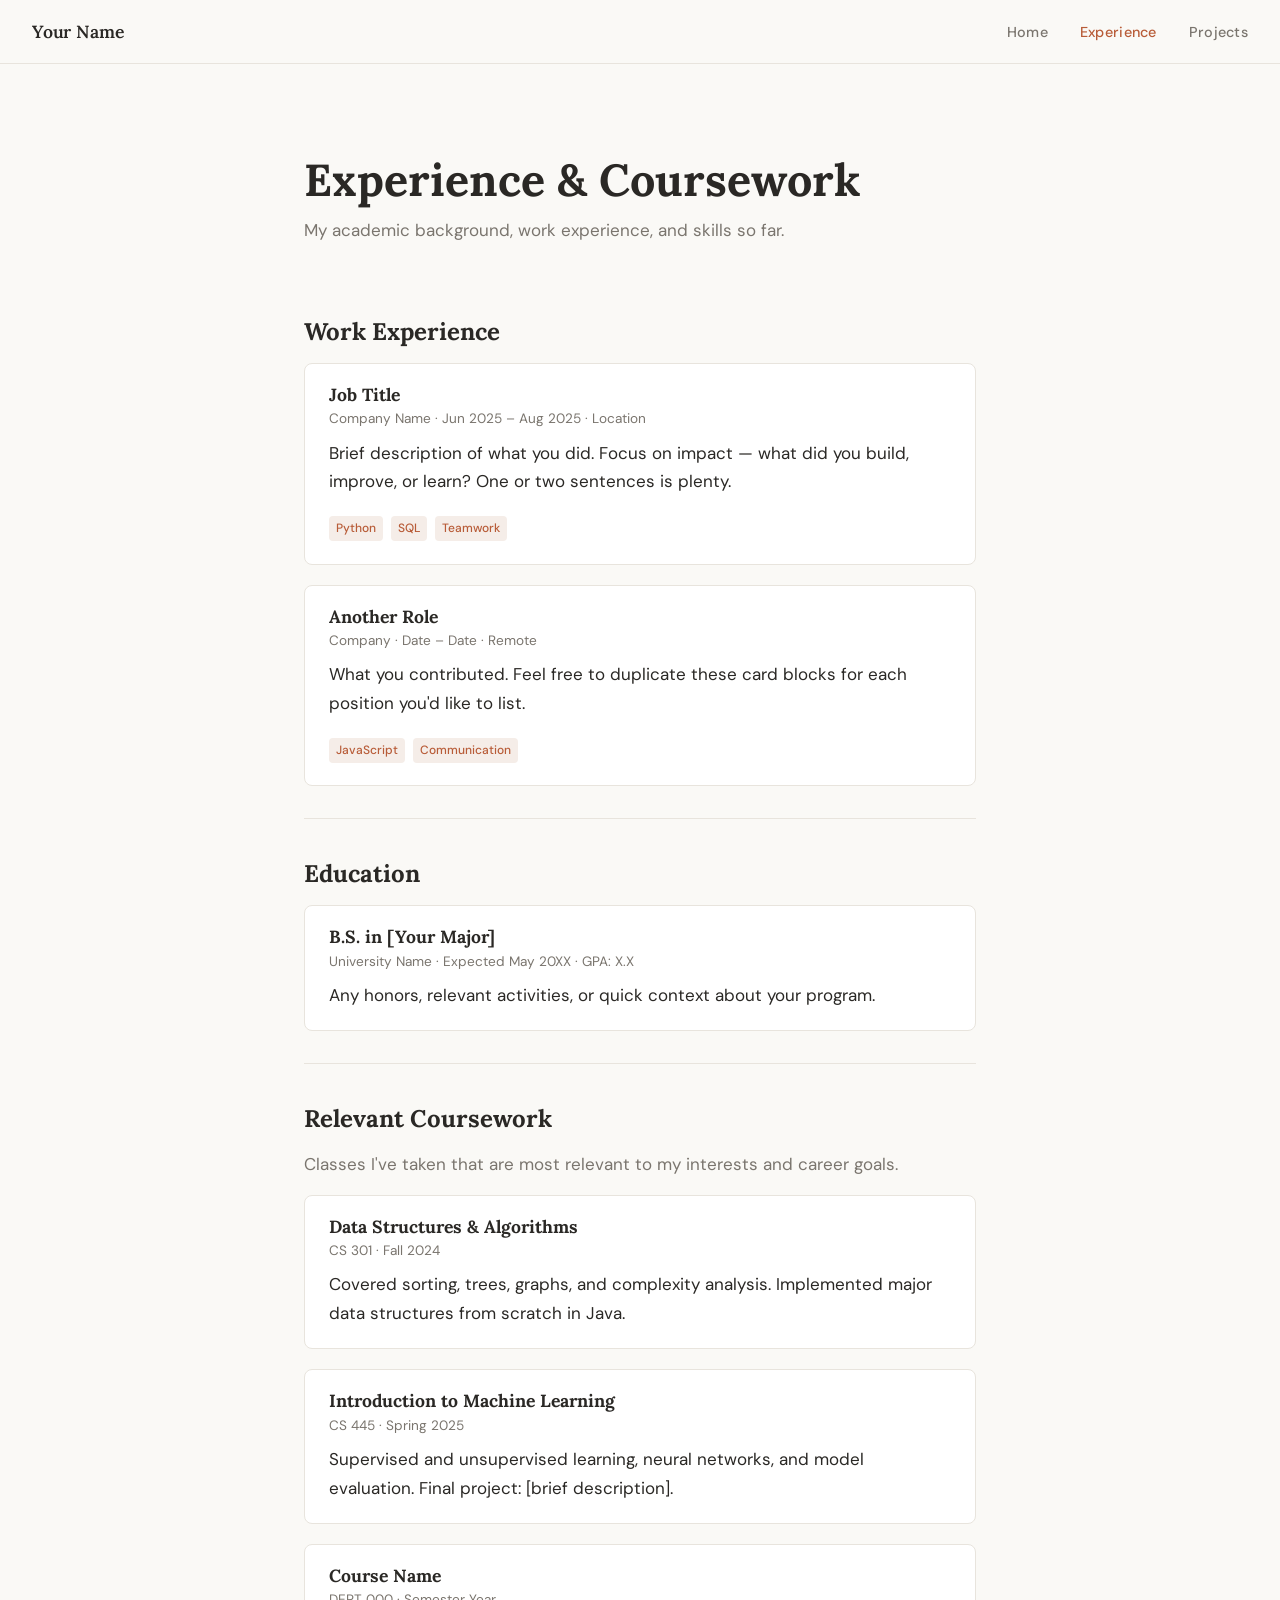
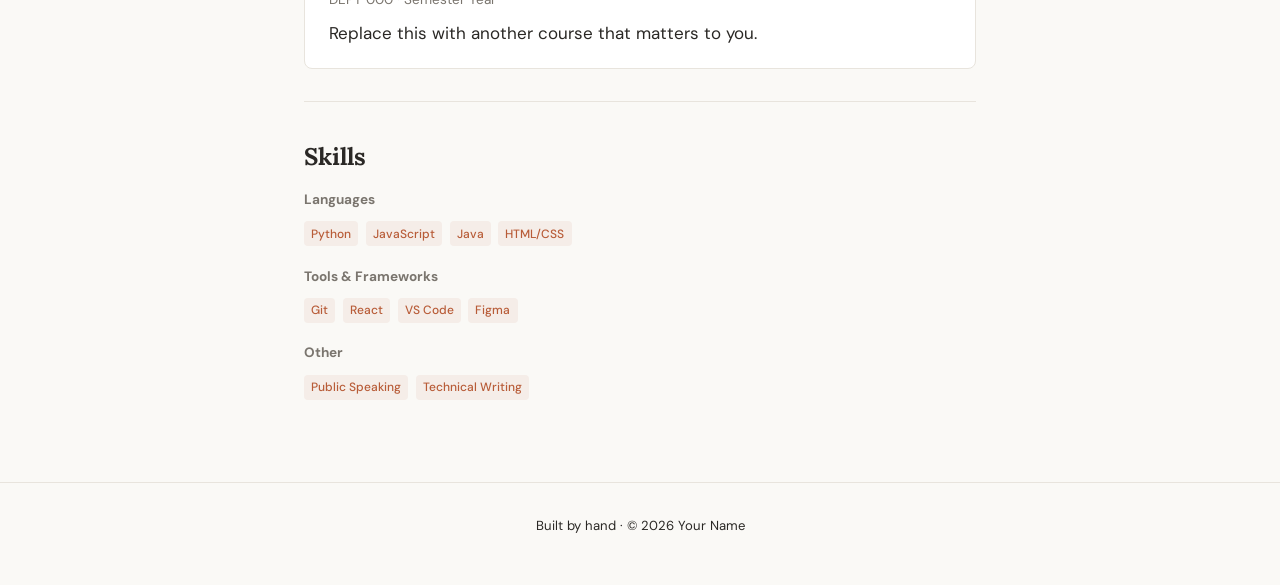
==== experience.html @ 0c320b4d "Add files via upload base site code from claude (needs to be edited)" ====
<!DOCTYPE html>
<html lang="en">
<head>
  <meta charset="UTF-8" />
  <meta name="viewport" content="width=device-width, initial-scale=1.0" />
  <title>Experience — Your Name</title>
  <link rel="stylesheet" href="style.css" />
</head>
<body>

  <!-- ===== Navigation ===== -->
  <nav>
    <a href="index.html" class="logo">Your Name</a>
    <ul>
      <li><a href="index.html">Home</a></li>
      <li><a href="experience.html" class="active">Experience</a></li>
      <li><a href="projects.html">Projects</a></li>
    </ul>
  </nav>

  <!-- ===== Main content ===== -->
  <main>

    <div class="page-header">
      <h1>Experience & Coursework</h1>
      <p>My academic background, work experience, and skills so far.</p>
    </div>

    <!-- Work / Internships -->
    <section>
      <h2>Work Experience</h2>

      <div class="card">
        <h3>Job Title</h3>
        <p class="meta">Company Name · Jun 2025 – Aug 2025 · Location</p>
        <p>
          Brief description of what you did. Focus on impact — what did you build,
          improve, or learn? One or two sentences is plenty.
        </p>
        <span class="tag">Python</span>
        <span class="tag">SQL</span>
        <span class="tag">Teamwork</span>
      </div>

      <div class="card">
        <h3>Another Role</h3>
        <p class="meta">Company · Date – Date · Remote</p>
        <p>
          What you contributed. Feel free to duplicate these card blocks for each
          position you'd like to list.
        </p>
        <span class="tag">JavaScript</span>
        <span class="tag">Communication</span>
      </div>
    </section>

    <hr />

    <!-- Education -->
    <section>
      <h2>Education</h2>

      <div class="card">
        <h3>B.S. in [Your Major]</h3>
        <p class="meta">University Name · Expected May 20XX · GPA: X.X</p>
        <p>
          Any honors, relevant activities, or quick context about your program.
        </p>
      </div>
    </section>

    <hr />

    <!-- Relevant Coursework -->
    <section>
      <h2>Relevant Coursework</h2>
      <p style="color: var(--muted); margin-bottom: 1rem;">
        Classes I've taken that are most relevant to my interests and career goals.
      </p>

      <div class="card">
        <h3>Data Structures & Algorithms</h3>
        <p class="meta">CS 301 · Fall 2024</p>
        <p>
          Covered sorting, trees, graphs, and complexity analysis. Implemented
          major data structures from scratch in Java.
        </p>
      </div>

      <div class="card">
        <h3>Introduction to Machine Learning</h3>
        <p class="meta">CS 445 · Spring 2025</p>
        <p>
          Supervised and unsupervised learning, neural networks, and model evaluation.
          Final project: [brief description].
        </p>
      </div>

      <div class="card">
        <h3>Course Name</h3>
        <p class="meta">DEPT 000 · Semester Year</p>
        <p>Replace this with another course that matters to you.</p>
      </div>
    </section>

    <hr />

    <!-- Skills -->
    <section>
      <h2>Skills</h2>
      <div style="margin-top: 0.5rem;">
        <strong style="font-size: 0.85rem; color: var(--muted); display:block; margin-bottom:0.4rem;">Languages</strong>
        <span class="tag">Python</span>
        <span class="tag">JavaScript</span>
        <span class="tag">Java</span>
        <span class="tag">HTML/CSS</span>
      </div>
      <div style="margin-top: 1rem;">
        <strong style="font-size: 0.85rem; color: var(--muted); display:block; margin-bottom:0.4rem;">Tools & Frameworks</strong>
        <span class="tag">Git</span>
        <span class="tag">React</span>
        <span class="tag">VS Code</span>
        <span class="tag">Figma</span>
      </div>
      <div style="margin-top: 1rem;">
        <strong style="font-size: 0.85rem; color: var(--muted); display:block; margin-bottom:0.4rem;">Other</strong>
        <span class="tag">Public Speaking</span>
        <span class="tag">Technical Writing</span>
      </div>
    </section>

  </main>

  <!-- ===== Footer ===== -->
  <footer>
    <p>Built by hand · © 2026 Your Name</p>
  </footer>

</body>
</html>
---- style.css ----
/* ===========================
   style.css — shared styles
   =========================== */

/* --- Google Font import --- */
@import url('https://fonts.googleapis.com/css2?family=Lora:ital,wght@0,400;0,600;1,400&family=DM+Sans:wght@300;400;500&display=swap');

/* --- CSS variables (change these to retheme the whole site) --- */
:root {
  --bg:        #faf9f6;
  --surface:   #ffffff;
  --border:    #e8e4dd;
  --text:      #2a2825;
  --muted:     #7a756e;
  --accent:    #b85c38;        /* warm terracotta */
  --accent-lt: #f5ede8;
  --radius:    8px;
  --max-w:     720px;
  --nav-h:     64px;
}

/* --- Reset & base --- */
*, *::before, *::after { box-sizing: border-box; margin: 0; padding: 0; }

body {
  font-family: 'DM Sans', sans-serif;
  font-weight: 400;
  font-size: 17px;
  line-height: 1.7;
  color: var(--text);
  background: var(--bg);
  min-height: 100vh;
}

/* --- Navigation --- */
nav {
  position: sticky;
  top: 0;
  z-index: 100;
  height: var(--nav-h);
  background: rgba(250, 249, 246, 0.92);
  backdrop-filter: blur(8px);
  border-bottom: 1px solid var(--border);
  display: flex;
  align-items: center;
  justify-content: space-between;
  padding: 0 2rem;
}

nav .logo {
  font-family: 'Lora', serif;
  font-size: 1.1rem;
  font-weight: 600;
  color: var(--text);
  text-decoration: none;
  letter-spacing: -0.01em;
}

nav ul {
  list-style: none;
  display: flex;
  gap: 2rem;
}

nav a {
  text-decoration: none;
  color: var(--muted);
  font-size: 0.9rem;
  font-weight: 500;
  letter-spacing: 0.02em;
  transition: color 0.2s;
}

nav a:hover,
nav a.active {
  color: var(--accent);
}

/* --- Page wrapper --- */
main {
  max-width: var(--max-w);
  margin: 0 auto;
  padding: 3rem 1.5rem 5rem;
}

/* --- Typography --- */
h1, h2, h3 {
  font-family: 'Lora', serif;
  line-height: 1.25;
  color: var(--text);
}

h1 { font-size: clamp(2rem, 5vw, 2.8rem); margin-bottom: 0.5rem; }
h2 { font-size: 1.5rem; margin-bottom: 1rem; margin-top: 2.5rem; }
h3 { font-size: 1.1rem; margin-bottom: 0.25rem; }

p  { margin-bottom: 1rem; color: var(--text); }

a  { color: var(--accent); }

/* --- Divider --- */
hr {
  border: none;
  border-top: 1px solid var(--border);
  margin: 2rem 0;
}

/* --- Tag / pill --- */
.tag {
  display: inline-block;
  background: var(--accent-lt);
  color: var(--accent);
  font-size: 0.75rem;
  font-weight: 500;
  padding: 0.2em 0.6em;
  border-radius: 4px;
  margin: 0.15rem 0.15rem 0.15rem 0;
}

/* --- Card --- */
.card {
  background: var(--surface);
  border: 1px solid var(--border);
  border-radius: var(--radius);
  padding: 1.25rem 1.5rem;
  margin-bottom: 1.25rem;
}

.card h3 { margin-bottom: 0.1rem; }
.card .meta { font-size: 0.85rem; color: var(--muted); margin-bottom: 0.5rem; }
.card p:last-child { margin-bottom: 0; }

/* --- Hero section (index.html) --- */
.hero {
  padding: 4rem 0 2rem;
}

.hero .subtitle {
  font-size: 1.1rem;
  color: var(--muted);
  margin-bottom: 1.5rem;
}

.hero .intro {
  font-size: 1.05rem;
  max-width: 580px;
}

.hero-links {
  display: flex;
  gap: 1rem;
  flex-wrap: wrap;
  margin-top: 2rem;
}

.btn {
  display: inline-block;
  padding: 0.55em 1.2em;
  border-radius: var(--radius);
  font-size: 0.9rem;
  font-weight: 500;
  text-decoration: none;
  transition: opacity 0.2s, transform 0.15s;
}
.btn:hover { opacity: 0.85; transform: translateY(-1px); }

.btn-primary {
  background: var(--accent);
  color: #fff;
}

.btn-ghost {
  border: 1px solid var(--border);
  color: var(--text);
  background: transparent;
}

/* --- Section intro text --- */
.page-header { padding: 2.5rem 0 1rem; }
.page-header p { color: var(--muted); }

/* --- Footer --- */
footer {
  text-align: center;
  padding: 2rem;
  font-size: 0.82rem;
  color: var(--muted);
  border-top: 1px solid var(--border);
}
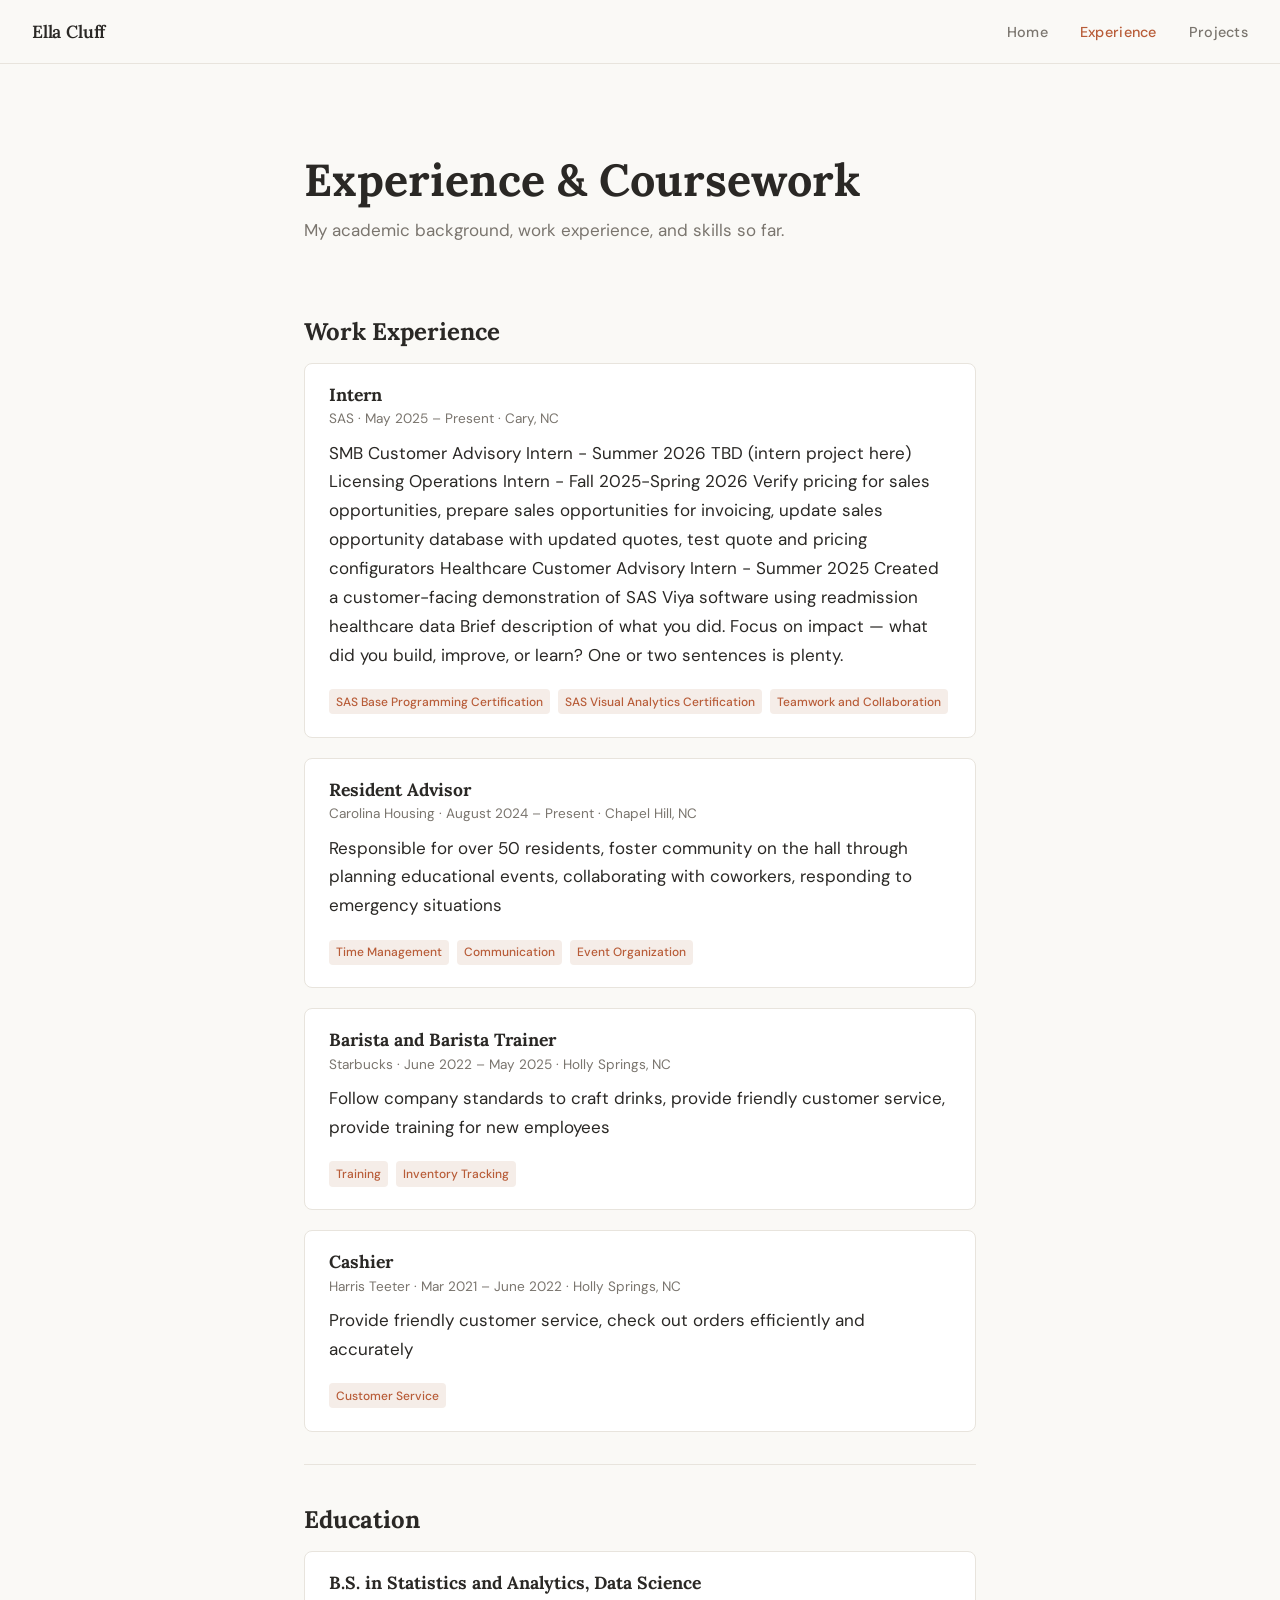
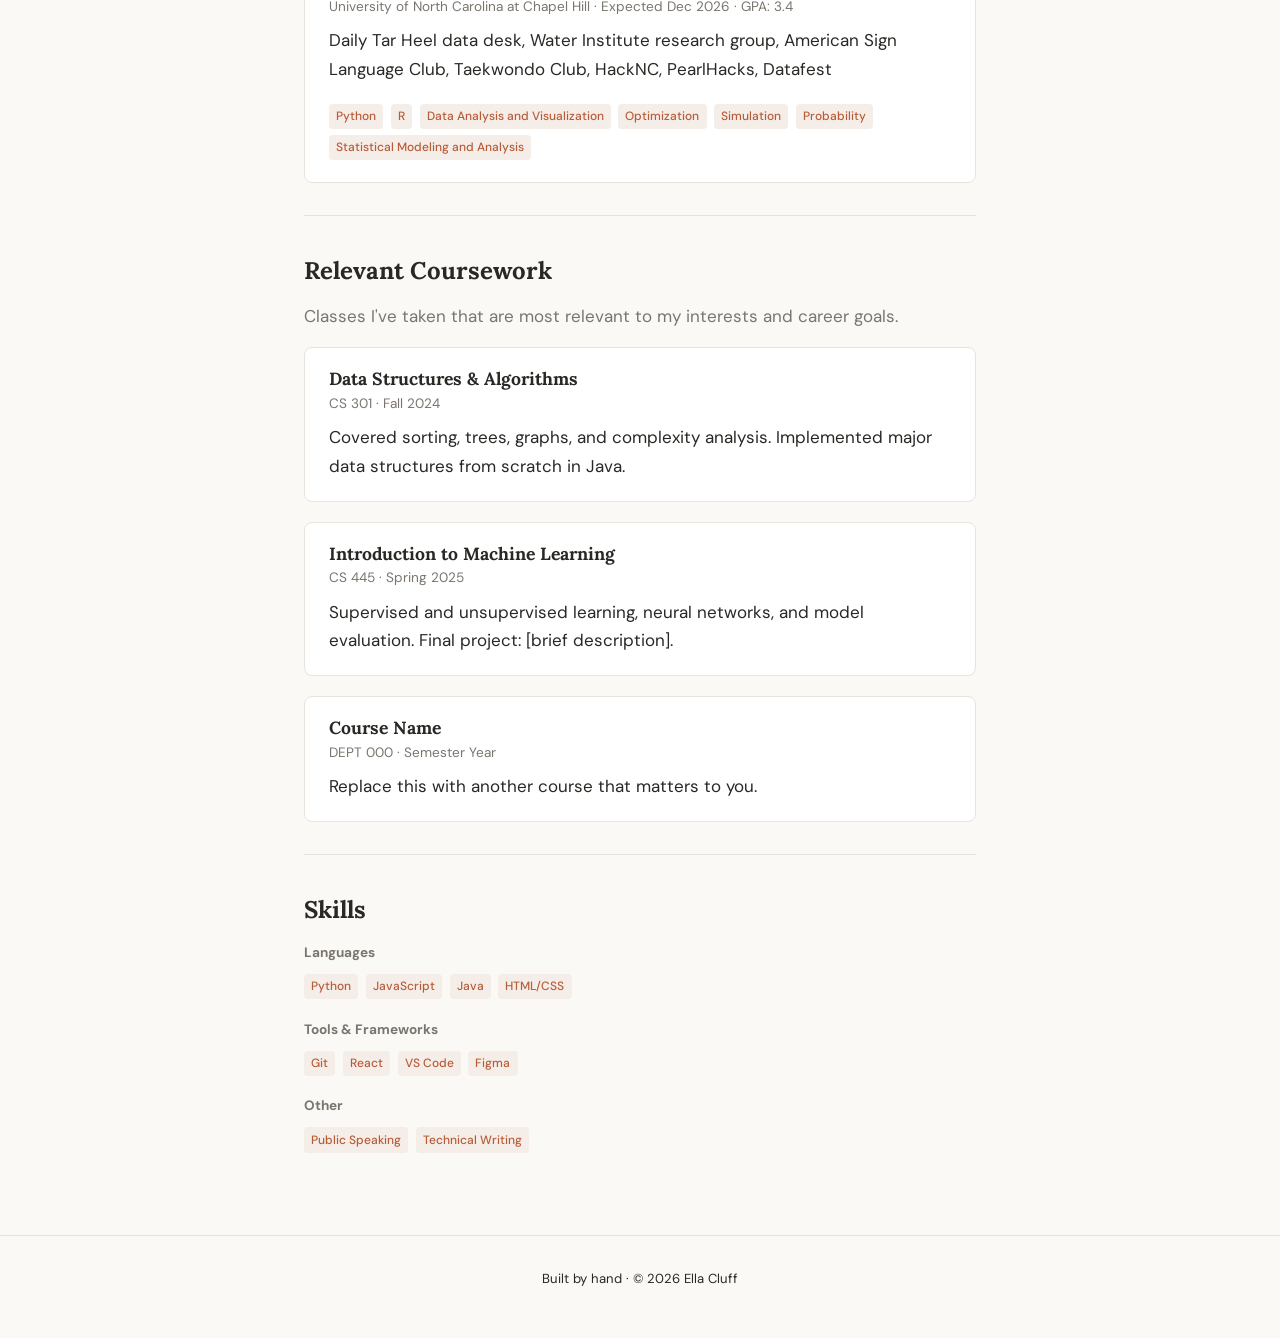
==== commit ddb0ff7c: "Update experience.html Updated the experience and education; need to fill in the skills and relevant" ====
--- a/experience.html
+++ b/experience.html
@@ -3,14 +3,14 @@
 <head>
   <meta charset="UTF-8" />
   <meta name="viewport" content="width=device-width, initial-scale=1.0" />
-  <title>Experience — Your Name</title>
+  <title>Experience — Ella Cluff</title>
   <link rel="stylesheet" href="style.css" />
 </head>
 <body>
 
   <!-- ===== Navigation ===== -->
   <nav>
-    <a href="index.html" class="logo">Your Name</a>
+    <a href="index.html" class="logo">Ella Cluff</a>
     <ul>
       <li><a href="index.html">Home</a></li>
       <li><a href="experience.html" class="active">Experience</a></li>
@@ -31,26 +31,51 @@
       <h2>Work Experience</h2>
 
       <div class="card">
-        <h3>Job Title</h3>
-        <p class="meta">Company Name · Jun 2025 – Aug 2025 · Location</p>
+        <h3>Intern</h3>
+        <p class="meta">SAS · May 2025 – Present · Cary, NC</p>
         <p>
+          SMB Customer Advisory Intern - Summer 2026
+            TBD (intern project here)
+          Licensing Operations Intern - Fall 2025-Spring 2026
+            Verify pricing for sales opportunities, prepare sales opportunities for invoicing, update sales opportunity database with updated quotes, test quote and pricing configurators
+          Healthcare Customer Advisory Intern - Summer 2025
+            Created a customer-facing demonstration of SAS Viya software using readmission healthcare data
           Brief description of what you did. Focus on impact — what did you build,
           improve, or learn? One or two sentences is plenty.
         </p>
-        <span class="tag">Python</span>
-        <span class="tag">SQL</span>
-        <span class="tag">Teamwork</span>
+        <span class="tag">SAS Base Programming Certification</span>
+        <span class="tag">SAS Visual Analytics Certification</span>
+        <span class="tag">Teamwork and Collaboration</span>
       </div>
 
       <div class="card">
-        <h3>Another Role</h3>
-        <p class="meta">Company · Date – Date · Remote</p>
+        <h3>Resident Advisor</h3>
+        <p class="meta">Carolina Housing · August 2024 – Present · Chapel Hill, NC</p>
         <p>
-          What you contributed. Feel free to duplicate these card blocks for each
-          position you'd like to list.
+          Responsible for over 50 residents, foster community on the hall through planning educational events, collaborating with coworkers, responding to emergency situations
         </p>
-        <span class="tag">JavaScript</span>
+        <span class="tag">Time Management</span>
         <span class="tag">Communication</span>
+        <span class="tag">Event Organization</span>
+      </div>
+
+      <div class="card">
+        <h3>Barista and Barista Trainer</h3>
+        <p class="meta">Starbucks · June 2022 – May 2025 · Holly Springs, NC</p>
+        <p>
+          Follow company standards to craft drinks, provide friendly customer service, provide training for new employees
+        </p>
+        <span class="tag">Training</span>
+        <span class="tag">Inventory Tracking</span>
+      </div>
+
+      <div class="card">
+        <h3>Cashier</h3>
+        <p class="meta">Harris Teeter · Mar 2021 – June 2022 · Holly Springs, NC</p>
+        <p>
+          Provide friendly customer service, check out orders efficiently and accurately
+        </p>
+        <span class="tag">Customer Service</span>
       </div>
     </section>
 
@@ -61,11 +86,18 @@
       <h2>Education</h2>
 
       <div class="card">
-        <h3>B.S. in [Your Major]</h3>
-        <p class="meta">University Name · Expected May 20XX · GPA: X.X</p>
+        <h3>B.S. in Statistics and Analytics, Data Science</h3>
+        <p class="meta">University of North Carolina at Chapel Hill · Expected Dec 2026 · GPA: 3.4</p>
         <p>
-          Any honors, relevant activities, or quick context about your program.
+          Daily Tar Heel data desk, Water Institute research group, American Sign Language Club, Taekwondo Club, HackNC, PearlHacks, Datafest
         </p>
+        <span class="tag">Python</span>
+        <span class="tag">R</span>
+        <span class="tag">Data Analysis and Visualization</span>
+        <span class="tag">Optimization</span>
+        <span class="tag">Simulation</span>
+        <span class="tag">Probability</span>
+        <span class="tag">Statistical Modeling and Analysis</span>
       </div>
     </section>
 
@@ -133,7 +165,7 @@
 
   <!-- ===== Footer ===== -->
   <footer>
-    <p>Built by hand · © 2026 Your Name</p>
+    <p>Built by hand · © 2026 Ella Cluff</p>
   </footer>
 
 </body>
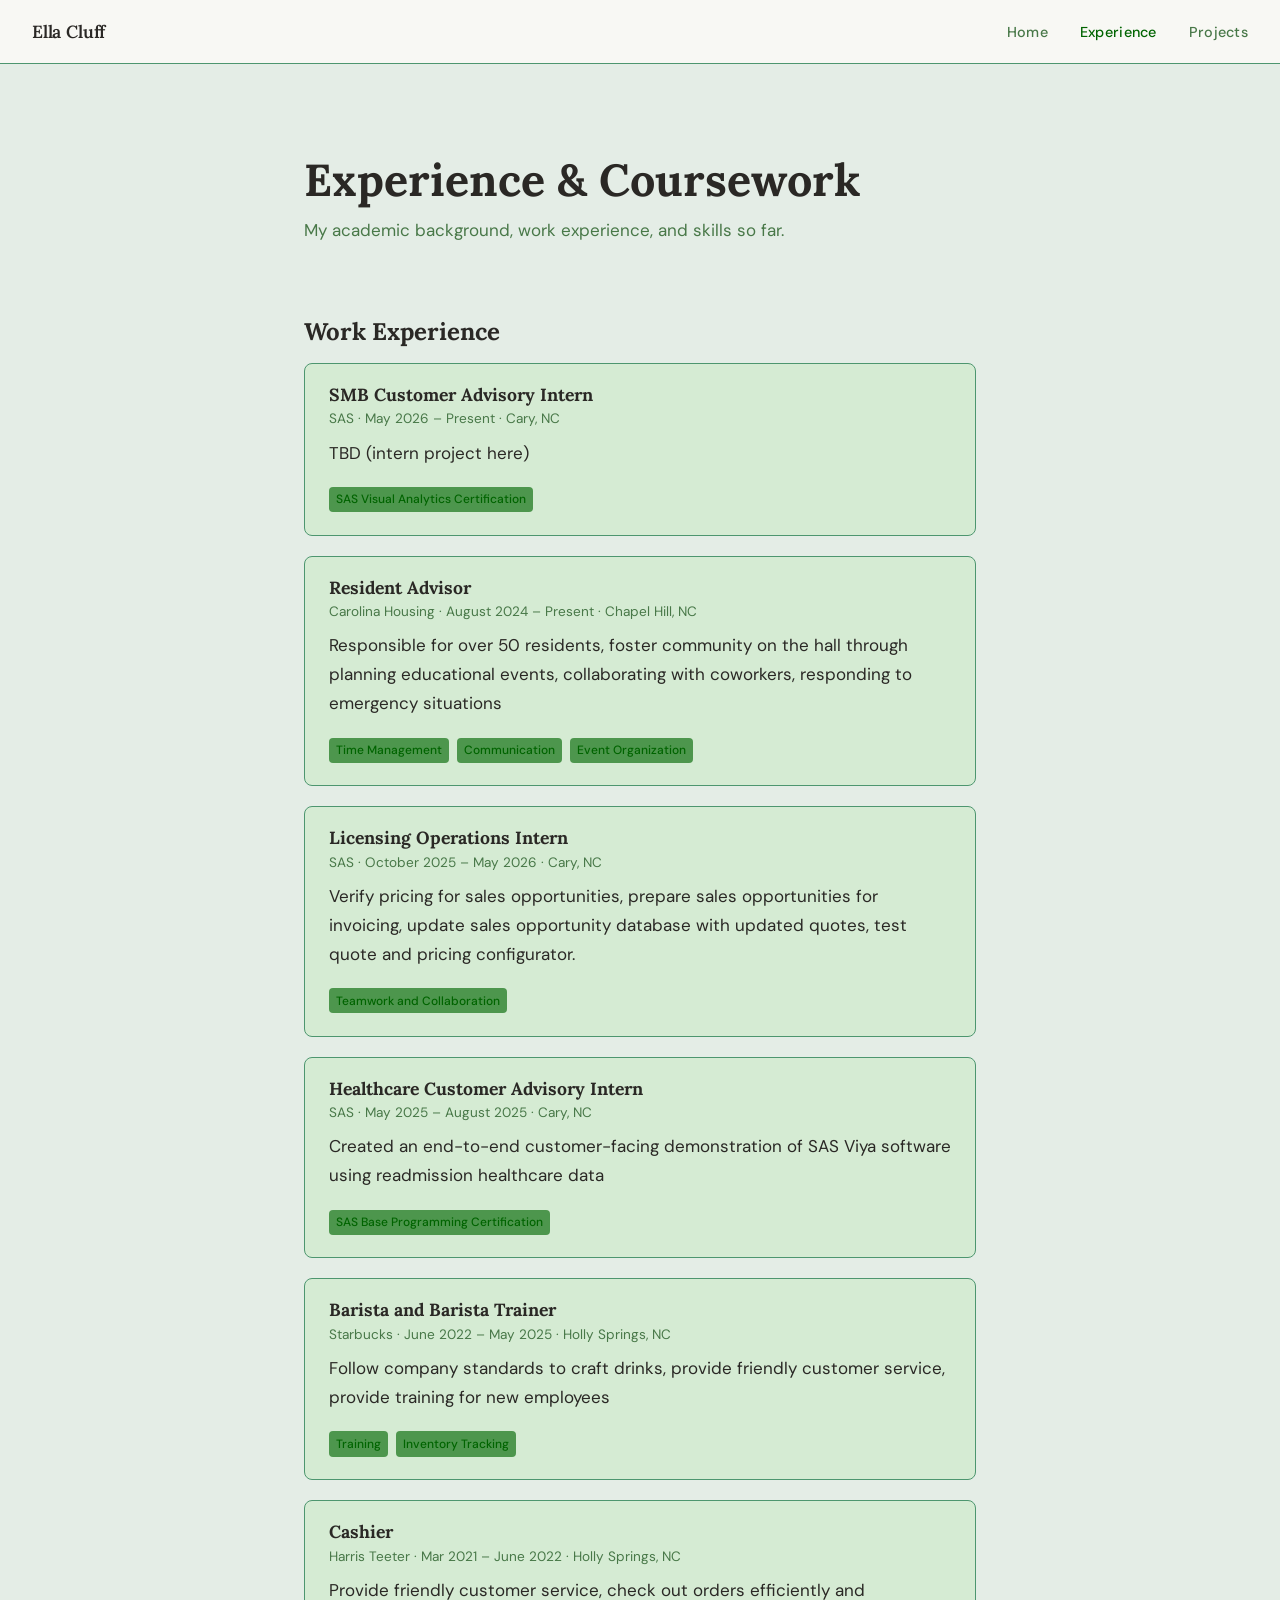
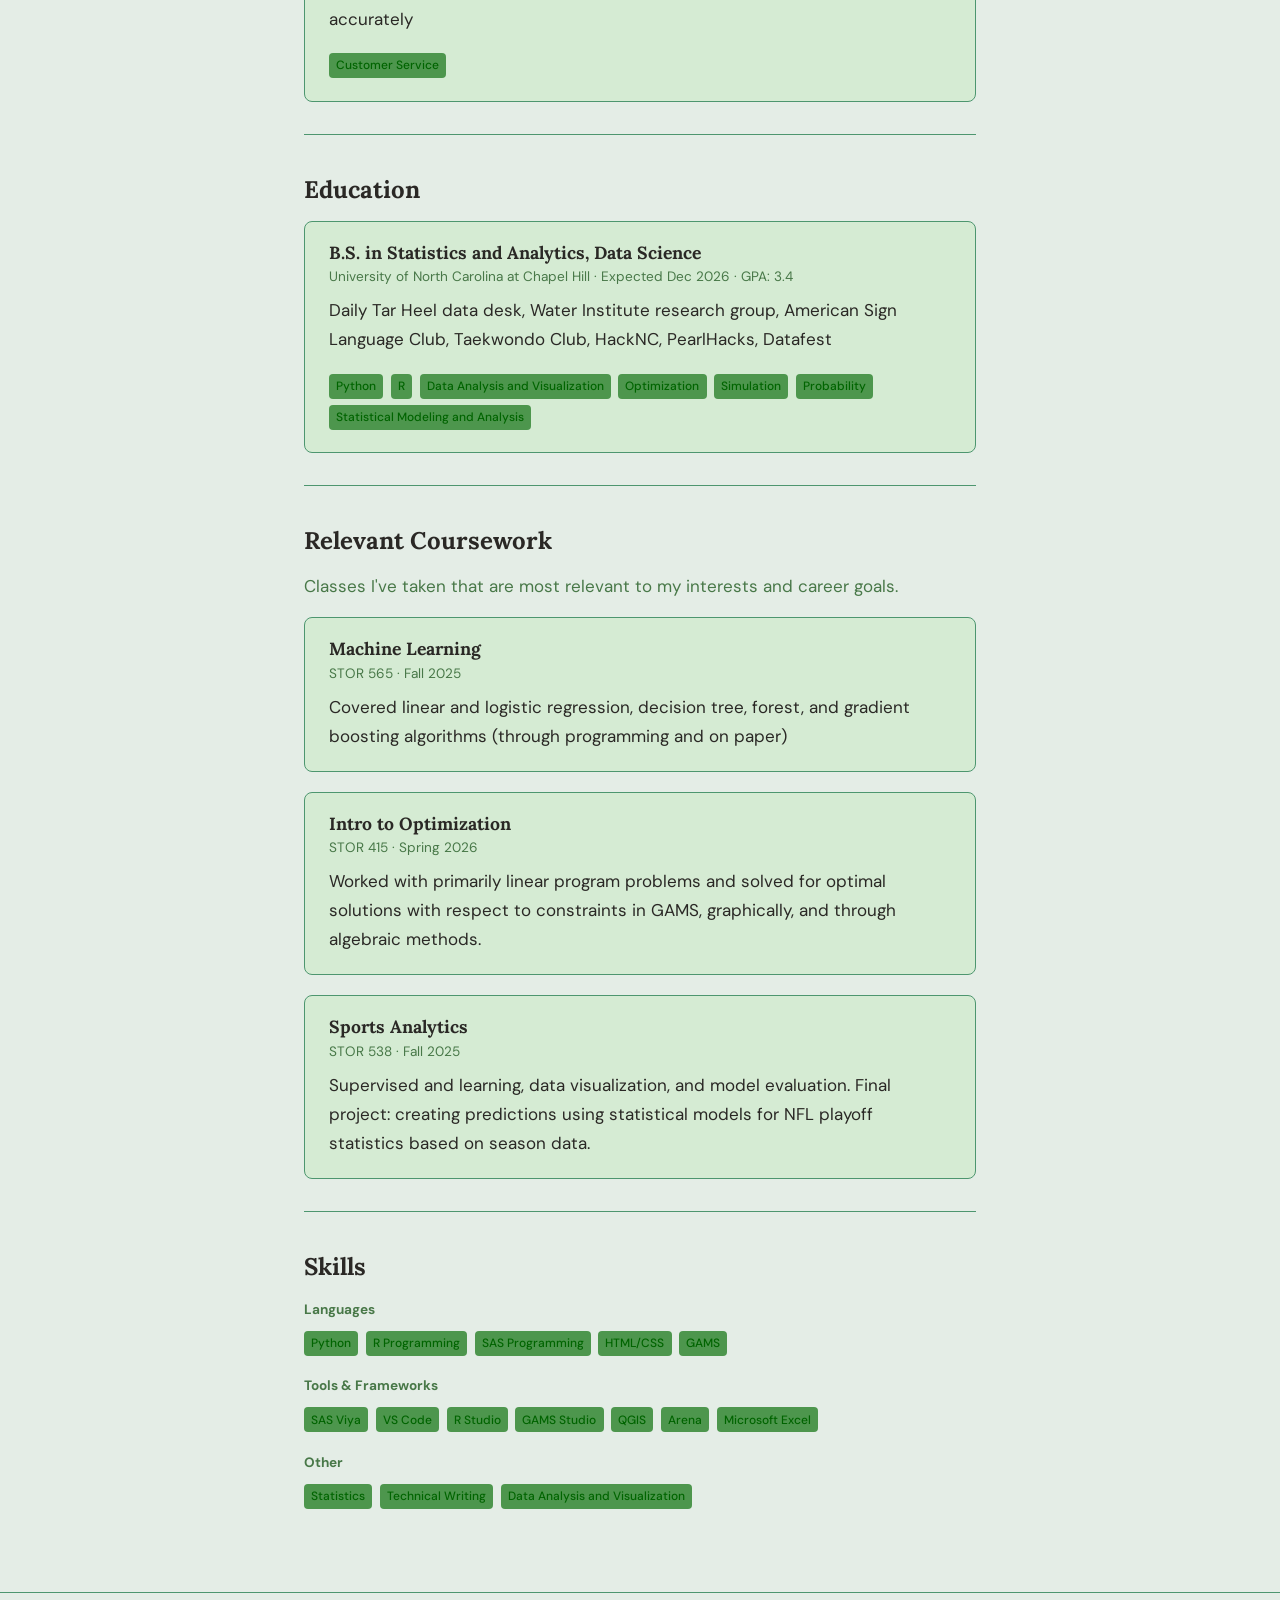
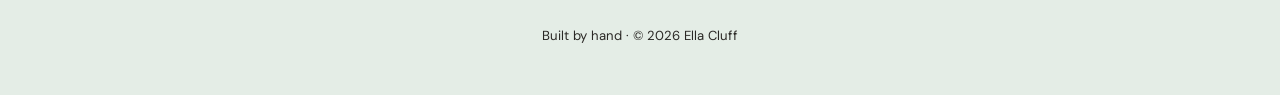
==== commit f3c90607: "Update experience.html" ====
--- a/experience.html
+++ b/experience.html
@@ -31,21 +31,12 @@
       <h2>Work Experience</h2>
 
       <div class="card">
-        <h3>Intern</h3>
-        <p class="meta">SAS · May 2025 – Present · Cary, NC</p>
+        <h3>SMB Customer Advisory Intern</h3>
+        <p class="meta">SAS · May 2026 – Present · Cary, NC</p>
         <p>
-          SMB Customer Advisory Intern - Summer 2026
             TBD (intern project here)
-          Licensing Operations Intern - Fall 2025-Spring 2026
-            Verify pricing for sales opportunities, prepare sales opportunities for invoicing, update sales opportunity database with updated quotes, test quote and pricing configurators
-          Healthcare Customer Advisory Intern - Summer 2025
-            Created a customer-facing demonstration of SAS Viya software using readmission healthcare data
-          Brief description of what you did. Focus on impact — what did you build,
-          improve, or learn? One or two sentences is plenty.
         </p>
-        <span class="tag">SAS Base Programming Certification</span>
         <span class="tag">SAS Visual Analytics Certification</span>
-        <span class="tag">Teamwork and Collaboration</span>
       </div>
 
       <div class="card">
@@ -57,6 +48,24 @@
         <span class="tag">Time Management</span>
         <span class="tag">Communication</span>
         <span class="tag">Event Organization</span>
+      </div>
+
+            <div class="card">
+        <h3>Licensing Operations Intern</h3>
+        <p class="meta">SAS · October 2025 – May 2026 · Cary, NC</p>
+        <p>
+            Verify pricing for sales opportunities, prepare sales opportunities for invoicing, update sales opportunity database with updated quotes, test quote and pricing configurator.
+        </p>
+        <span class="tag">Teamwork and Collaboration</span>
+      </div>
+
+            <div class="card">
+        <h3>Healthcare Customer Advisory Intern</h3>
+        <p class="meta">SAS · May 2025 – August 2025 · Cary, NC</p>
+        <p>
+            Created an end-to-end customer-facing demonstration of SAS Viya software using readmission healthcare data
+        </p>
+        <span class="tag">SAS Base Programming Certification</span>
       </div>
 
       <div class="card">
@@ -111,29 +120,30 @@
       </p>
 
       <div class="card">
-        <h3>Data Structures & Algorithms</h3>
-        <p class="meta">CS 301 · Fall 2024</p>
+        <h3>Machine Learning</h3>
+        <p class="meta">STOR 565 · Fall 2025</p>
         <p>
-          Covered sorting, trees, graphs, and complexity analysis. Implemented
-          major data structures from scratch in Java.
+          Covered linear and logistic regression, decision tree, forest, and gradient boosting algorithms (through programming and on paper)
         </p>
       </div>
 
       <div class="card">
-        <h3>Introduction to Machine Learning</h3>
-        <p class="meta">CS 445 · Spring 2025</p>
+        <h3>Intro to Optimization</h3>
+        <p class="meta">STOR 415 · Spring 2026</p>
         <p>
-          Supervised and unsupervised learning, neural networks, and model evaluation.
-          Final project: [brief description].
+          Worked with primarily linear program problems and solved for optimal solutions with respect to constraints in GAMS, graphically, and through algebraic methods.
         </p>
       </div>
 
       <div class="card">
-        <h3>Course Name</h3>
-        <p class="meta">DEPT 000 · Semester Year</p>
-        <p>Replace this with another course that matters to you.</p>
+        <h3>Sports Analytics</h3>
+        <p class="meta">STOR 538 · Fall 2025</p>
+        <p>
+          Supervised and learning, data visualization, and model evaluation.
+          Final project: creating predictions using statistical models for NFL playoff statistics based on season data.
+        </p>
       </div>
-    </section>
+
 
     <hr />
 
@@ -143,21 +153,27 @@
       <div style="margin-top: 0.5rem;">
         <strong style="font-size: 0.85rem; color: var(--muted); display:block; margin-bottom:0.4rem;">Languages</strong>
         <span class="tag">Python</span>
-        <span class="tag">JavaScript</span>
-        <span class="tag">Java</span>
+        <span class="tag">R Programming</span>
+        <span class="tag">SAS Programming</span>
         <span class="tag">HTML/CSS</span>
+        <span class="tag">GAMS</span>
       </div>
       <div style="margin-top: 1rem;">
         <strong style="font-size: 0.85rem; color: var(--muted); display:block; margin-bottom:0.4rem;">Tools & Frameworks</strong>
-        <span class="tag">Git</span>
-        <span class="tag">React</span>
+        <span class="tag">SAS Viya</span>
         <span class="tag">VS Code</span>
-        <span class="tag">Figma</span>
+        <span class="tag">R Studio</span>
+        <span class="tag">GAMS Studio</span>
+        <span class="tag">QGIS</span>
+        <span class="tag">Arena</span>
+        
+        <span class="tag">Microsoft Excel</span>
       </div>
       <div style="margin-top: 1rem;">
         <strong style="font-size: 0.85rem; color: var(--muted); display:block; margin-bottom:0.4rem;">Other</strong>
-        <span class="tag">Public Speaking</span>
+        <span class="tag">Statistics</span>
         <span class="tag">Technical Writing</span>
+        <span class="tag">Data Analysis and Visualization</span>
       </div>
     </section>
 
--- a/style.css
+++ b/style.css
@@ -7,13 +7,13 @@
 
 /* --- CSS variables (change these to retheme the whole site) --- */
 :root {
-  --bg:        #faf9f6;
-  --surface:   #ffffff;
-  --border:    #e8e4dd;
+  --bg:        #e4ede6;
+  --surface:   #d5ebd3;
+  --border:    #4d966f;        /* light seafoam green */
   --text:      #2a2825;
-  --muted:     #7a756e;
-  --accent:    #b85c38;        /* warm terracotta */
-  --accent-lt: #f5ede8;
+  --muted:     #487848;
+  --accent:    #006400;        /* dark green */
+  --accent-lt: #4d964d;
   --radius:    8px;
   --max-w:     720px;
   --nav-h:     64px;
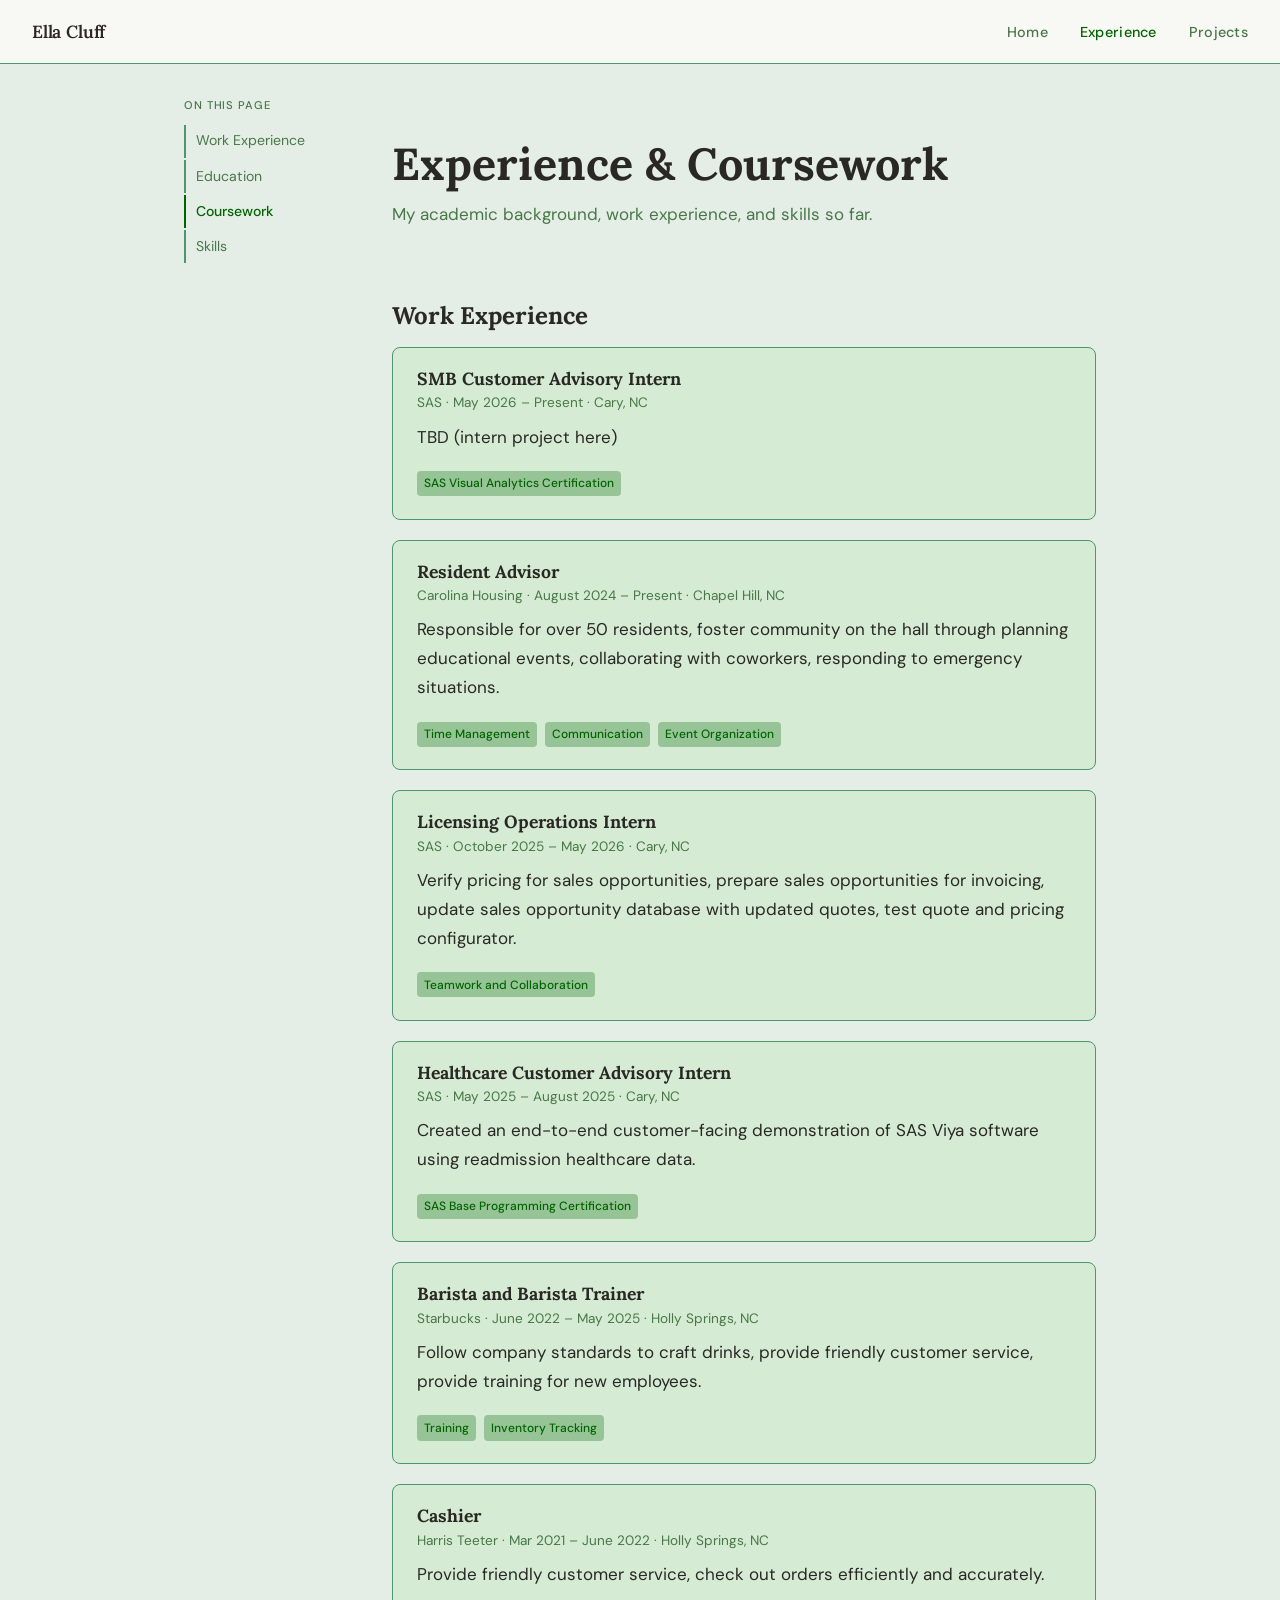
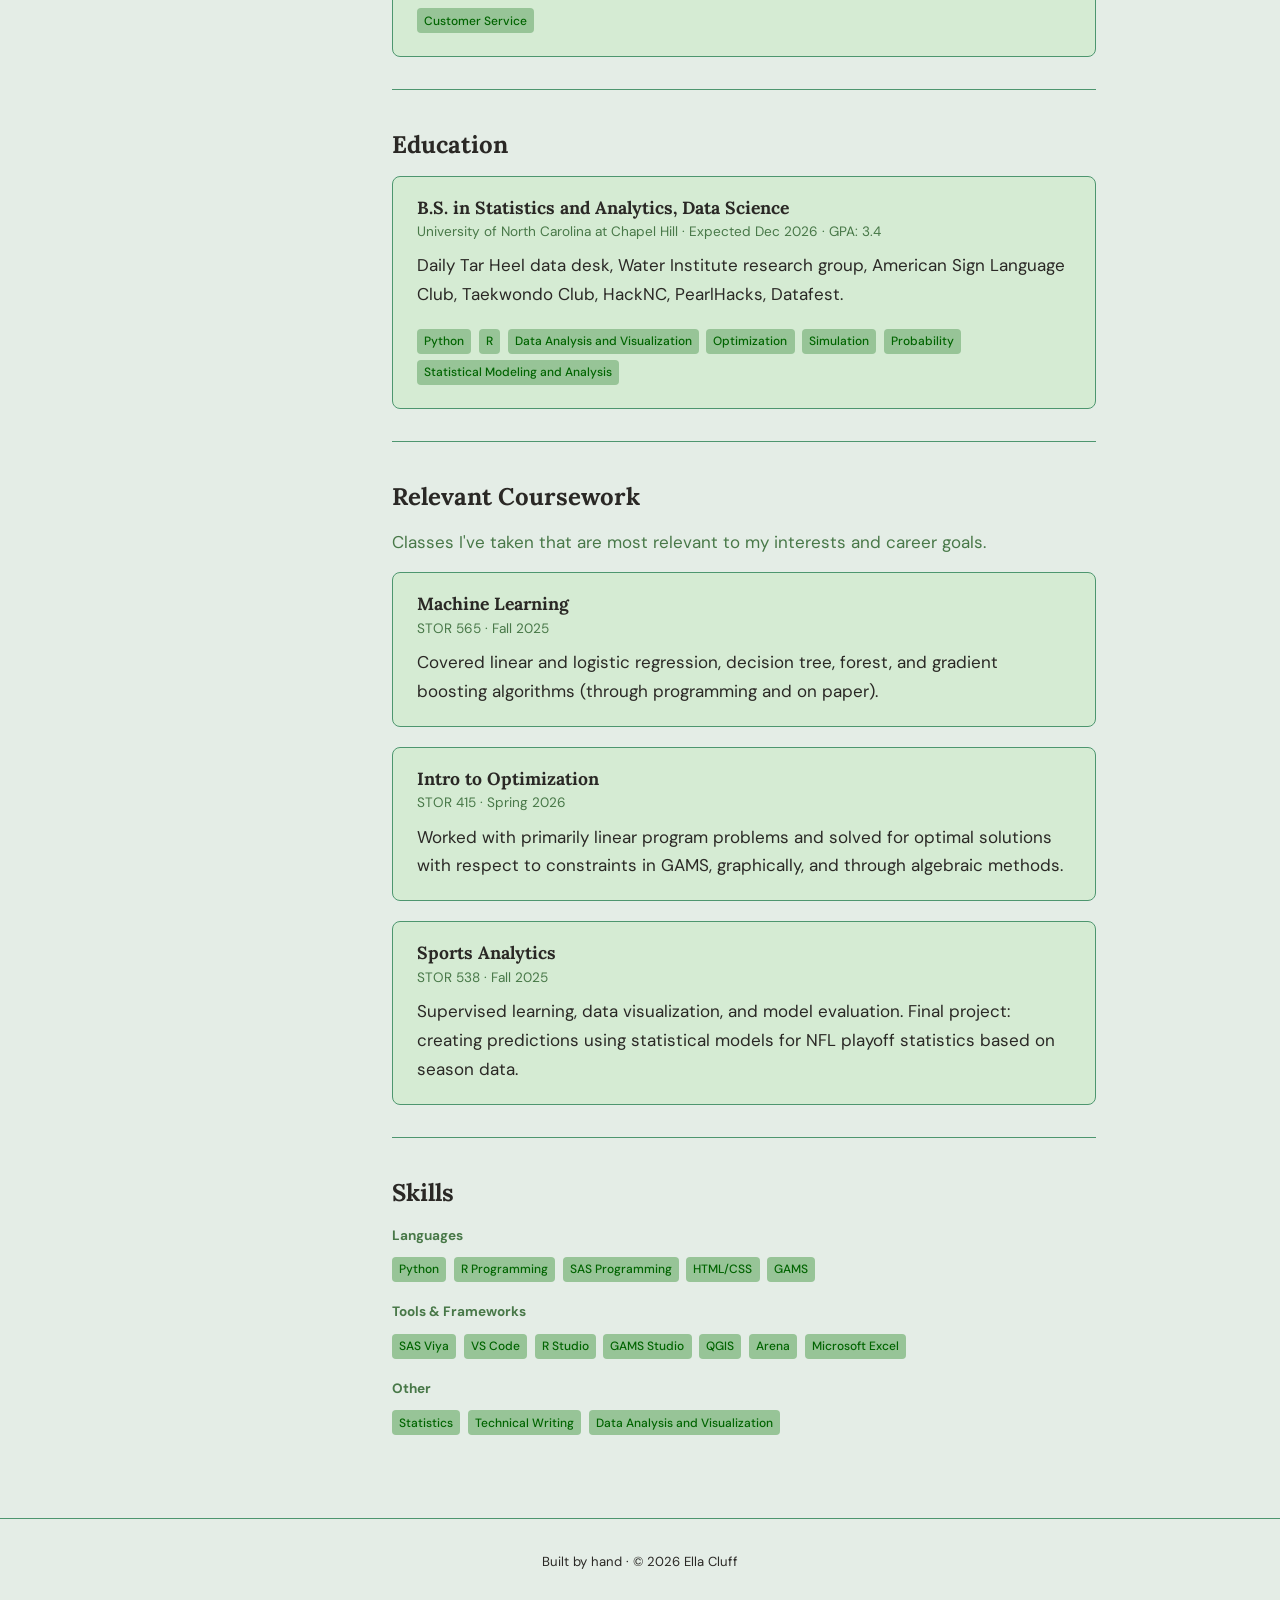
==== commit 32d73988: "Refactor experience.html for two-column layout" ====
--- a/experience.html
+++ b/experience.html
@@ -5,6 +5,54 @@
   <meta name="viewport" content="width=device-width, initial-scale=1.0" />
   <title>Experience — Ella Cluff</title>
   <link rel="stylesheet" href="style.css" />
+  <style>
+    .page-layout {
+      display: flex;
+      align-items: flex-start;
+      gap: 3rem;
+      max-width: 960px;
+      margin: 0 auto;
+      padding: 2rem 1.5rem 5rem;
+    }
+
+    .sidebar {
+      width: 160px;
+      flex-shrink: 0;
+      position: sticky;
+      top: calc(var(--nav-h) + 1.5rem);
+    }
+
+    .sidebar p {
+      font-size: 0.7rem;
+      font-weight: 500;
+      letter-spacing: 0.08em;
+      text-transform: uppercase;
+      color: var(--muted);
+      margin-bottom: 0.6rem;
+    }
+
+    .sidebar ul { list-style: none; display: flex; flex-direction: column; gap: 0.1rem; }
+
+    .sidebar a {
+      display: block;
+      font-size: 0.88rem;
+      color: var(--muted);
+      text-decoration: none;
+      padding: 0.3rem 0.6rem;
+      border-left: 2px solid var(--border);
+      transition: color 0.2s, border-color 0.2s;
+    }
+
+    .sidebar a:hover, .sidebar a.toc-active {
+      color: var(--accent);
+      border-left-color: var(--accent);
+      font-weight: 500;
+    }
+
+    .page-layout main { flex: 1; min-width: 0; padding: 0; max-width: none; margin: 0; }
+
+    .scroll-target { scroll-margin-top: calc(var(--nav-h) + 1.5rem); }
+  </style>
 </head>
 <body>
 
@@ -18,171 +66,180 @@
     </ul>
   </nav>
 
-  <!-- ===== Main content ===== -->
-  <main>
-
-    <div class="page-header">
-      <h1>Experience & Coursework</h1>
-      <p>My academic background, work experience, and skills so far.</p>
-    </div>
-
-    <!-- Work / Internships -->
-    <section>
-      <h2>Work Experience</h2>
-
-      <div class="card">
-        <h3>SMB Customer Advisory Intern</h3>
-        <p class="meta">SAS · May 2026 – Present · Cary, NC</p>
-        <p>
-            TBD (intern project here)
-        </p>
-        <span class="tag">SAS Visual Analytics Certification</span>
+  <!-- ===== Two-column layout ===== -->
+  <div class="page-layout">
+
+    <aside class="sidebar">
+      <p>On this page</p>
+      <ul>
+        <li><a href="#work">Work Experience</a></li>
+        <li><a href="#education">Education</a></li>
+        <li><a href="#coursework">Coursework</a></li>
+        <li><a href="#skills">Skills</a></li>
+      </ul>
+    </aside>
+
+    <main>
+
+      <div class="page-header">
+        <h1>Experience & Coursework</h1>
+        <p>My academic background, work experience, and skills so far.</p>
       </div>
 
-      <div class="card">
-        <h3>Resident Advisor</h3>
-        <p class="meta">Carolina Housing · August 2024 – Present · Chapel Hill, NC</p>
-        <p>
-          Responsible for over 50 residents, foster community on the hall through planning educational events, collaborating with coworkers, responding to emergency situations
-        </p>
-        <span class="tag">Time Management</span>
-        <span class="tag">Communication</span>
-        <span class="tag">Event Organization</span>
-      </div>
-
-            <div class="card">
-        <h3>Licensing Operations Intern</h3>
-        <p class="meta">SAS · October 2025 – May 2026 · Cary, NC</p>
-        <p>
-            Verify pricing for sales opportunities, prepare sales opportunities for invoicing, update sales opportunity database with updated quotes, test quote and pricing configurator.
-        </p>
-        <span class="tag">Teamwork and Collaboration</span>
-      </div>
-
-            <div class="card">
-        <h3>Healthcare Customer Advisory Intern</h3>
-        <p class="meta">SAS · May 2025 – August 2025 · Cary, NC</p>
-        <p>
-            Created an end-to-end customer-facing demonstration of SAS Viya software using readmission healthcare data
-        </p>
-        <span class="tag">SAS Base Programming Certification</span>
-      </div>
-
-      <div class="card">
-        <h3>Barista and Barista Trainer</h3>
-        <p class="meta">Starbucks · June 2022 – May 2025 · Holly Springs, NC</p>
-        <p>
-          Follow company standards to craft drinks, provide friendly customer service, provide training for new employees
-        </p>
-        <span class="tag">Training</span>
-        <span class="tag">Inventory Tracking</span>
-      </div>
-
-      <div class="card">
-        <h3>Cashier</h3>
-        <p class="meta">Harris Teeter · Mar 2021 – June 2022 · Holly Springs, NC</p>
-        <p>
-          Provide friendly customer service, check out orders efficiently and accurately
-        </p>
-        <span class="tag">Customer Service</span>
-      </div>
-    </section>
-
-    <hr />
-
-    <!-- Education -->
-    <section>
-      <h2>Education</h2>
-
-      <div class="card">
-        <h3>B.S. in Statistics and Analytics, Data Science</h3>
-        <p class="meta">University of North Carolina at Chapel Hill · Expected Dec 2026 · GPA: 3.4</p>
-        <p>
-          Daily Tar Heel data desk, Water Institute research group, American Sign Language Club, Taekwondo Club, HackNC, PearlHacks, Datafest
-        </p>
-        <span class="tag">Python</span>
-        <span class="tag">R</span>
-        <span class="tag">Data Analysis and Visualization</span>
-        <span class="tag">Optimization</span>
-        <span class="tag">Simulation</span>
-        <span class="tag">Probability</span>
-        <span class="tag">Statistical Modeling and Analysis</span>
-      </div>
-    </section>
-
-    <hr />
-
-    <!-- Relevant Coursework -->
-    <section>
-      <h2>Relevant Coursework</h2>
-      <p style="color: var(--muted); margin-bottom: 1rem;">
-        Classes I've taken that are most relevant to my interests and career goals.
-      </p>
-
-      <div class="card">
-        <h3>Machine Learning</h3>
-        <p class="meta">STOR 565 · Fall 2025</p>
-        <p>
-          Covered linear and logistic regression, decision tree, forest, and gradient boosting algorithms (through programming and on paper)
-        </p>
-      </div>
-
-      <div class="card">
-        <h3>Intro to Optimization</h3>
-        <p class="meta">STOR 415 · Spring 2026</p>
-        <p>
-          Worked with primarily linear program problems and solved for optimal solutions with respect to constraints in GAMS, graphically, and through algebraic methods.
-        </p>
-      </div>
-
-      <div class="card">
-        <h3>Sports Analytics</h3>
-        <p class="meta">STOR 538 · Fall 2025</p>
-        <p>
-          Supervised and learning, data visualization, and model evaluation.
-          Final project: creating predictions using statistical models for NFL playoff statistics based on season data.
-        </p>
-      </div>
-
-
-    <hr />
-
-    <!-- Skills -->
-    <section>
-      <h2>Skills</h2>
-      <div style="margin-top: 0.5rem;">
-        <strong style="font-size: 0.85rem; color: var(--muted); display:block; margin-bottom:0.4rem;">Languages</strong>
-        <span class="tag">Python</span>
-        <span class="tag">R Programming</span>
-        <span class="tag">SAS Programming</span>
-        <span class="tag">HTML/CSS</span>
-        <span class="tag">GAMS</span>
-      </div>
-      <div style="margin-top: 1rem;">
-        <strong style="font-size: 0.85rem; color: var(--muted); display:block; margin-bottom:0.4rem;">Tools & Frameworks</strong>
-        <span class="tag">SAS Viya</span>
-        <span class="tag">VS Code</span>
-        <span class="tag">R Studio</span>
-        <span class="tag">GAMS Studio</span>
-        <span class="tag">QGIS</span>
-        <span class="tag">Arena</span>
-        
-        <span class="tag">Microsoft Excel</span>
-      </div>
-      <div style="margin-top: 1rem;">
-        <strong style="font-size: 0.85rem; color: var(--muted); display:block; margin-bottom:0.4rem;">Other</strong>
-        <span class="tag">Statistics</span>
-        <span class="tag">Technical Writing</span>
-        <span class="tag">Data Analysis and Visualization</span>
-      </div>
-    </section>
-
-  </main>
+      <!-- Work Experience -->
+      <section id="work" class="scroll-target">
+        <h2>Work Experience</h2>
+
+        <div class="card">
+          <h3>SMB Customer Advisory Intern</h3>
+          <p class="meta">SAS · May 2026 – Present · Cary, NC</p>
+          <p>TBD (intern project here)</p>
+          <span class="tag">SAS Visual Analytics Certification</span>
+        </div>
+
+        <div class="card">
+          <h3>Resident Advisor</h3>
+          <p class="meta">Carolina Housing · August 2024 – Present · Chapel Hill, NC</p>
+          <p>Responsible for over 50 residents, foster community on the hall through planning educational events, collaborating with coworkers, responding to emergency situations.</p>
+          <span class="tag">Time Management</span>
+          <span class="tag">Communication</span>
+          <span class="tag">Event Organization</span>
+        </div>
+
+        <div class="card">
+          <h3>Licensing Operations Intern</h3>
+          <p class="meta">SAS · October 2025 – May 2026 · Cary, NC</p>
+          <p>Verify pricing for sales opportunities, prepare sales opportunities for invoicing, update sales opportunity database with updated quotes, test quote and pricing configurator.</p>
+          <span class="tag">Teamwork and Collaboration</span>
+        </div>
+
+        <div class="card">
+          <h3>Healthcare Customer Advisory Intern</h3>
+          <p class="meta">SAS · May 2025 – August 2025 · Cary, NC</p>
+          <p>Created an end-to-end customer-facing demonstration of SAS Viya software using readmission healthcare data.</p>
+          <span class="tag">SAS Base Programming Certification</span>
+        </div>
+
+        <div class="card">
+          <h3>Barista and Barista Trainer</h3>
+          <p class="meta">Starbucks · June 2022 – May 2025 · Holly Springs, NC</p>
+          <p>Follow company standards to craft drinks, provide friendly customer service, provide training for new employees.</p>
+          <span class="tag">Training</span>
+          <span class="tag">Inventory Tracking</span>
+        </div>
+
+        <div class="card">
+          <h3>Cashier</h3>
+          <p class="meta">Harris Teeter · Mar 2021 – June 2022 · Holly Springs, NC</p>
+          <p>Provide friendly customer service, check out orders efficiently and accurately.</p>
+          <span class="tag">Customer Service</span>
+        </div>
+      </section>
+
+      <hr />
+
+      <!-- Education -->
+      <section id="education" class="scroll-target">
+        <h2>Education</h2>
+
+        <div class="card">
+          <h3>B.S. in Statistics and Analytics, Data Science</h3>
+          <p class="meta">University of North Carolina at Chapel Hill · Expected Dec 2026 · GPA: 3.4</p>
+          <p>Daily Tar Heel data desk, Water Institute research group, American Sign Language Club, Taekwondo Club, HackNC, PearlHacks, Datafest.</p>
+          <span class="tag">Python</span>
+          <span class="tag">R</span>
+          <span class="tag">Data Analysis and Visualization</span>
+          <span class="tag">Optimization</span>
+          <span class="tag">Simulation</span>
+          <span class="tag">Probability</span>
+          <span class="tag">Statistical Modeling and Analysis</span>
+        </div>
+      </section>
+
+      <hr />
+
+      <!-- Relevant Coursework -->
+      <section id="coursework" class="scroll-target">
+        <h2>Relevant Coursework</h2>
+        <p style="color: var(--muted); margin-bottom: 1rem;">Classes I've taken that are most relevant to my interests and career goals.</p>
+
+        <div class="card">
+          <h3>Machine Learning</h3>
+          <p class="meta">STOR 565 · Fall 2025</p>
+          <p>Covered linear and logistic regression, decision tree, forest, and gradient boosting algorithms (through programming and on paper).</p>
+        </div>
+
+        <div class="card">
+          <h3>Intro to Optimization</h3>
+          <p class="meta">STOR 415 · Spring 2026</p>
+          <p>Worked with primarily linear program problems and solved for optimal solutions with respect to constraints in GAMS, graphically, and through algebraic methods.</p>
+        </div>
+
+        <div class="card">
+          <h3>Sports Analytics</h3>
+          <p class="meta">STOR 538 · Fall 2025</p>
+          <p>Supervised learning, data visualization, and model evaluation. Final project: creating predictions using statistical models for NFL playoff statistics based on season data.</p>
+        </div>
+      </section>
+
+      <hr />
+
+      <!-- Skills -->
+      <section id="skills" class="scroll-target">
+        <h2>Skills</h2>
+
+        <div style="margin-top: 0.5rem;">
+          <strong style="font-size: 0.85rem; color: var(--muted); display:block; margin-bottom:0.4rem;">Languages</strong>
+          <span class="tag">Python</span>
+          <span class="tag">R Programming</span>
+          <span class="tag">SAS Programming</span>
+          <span class="tag">HTML/CSS</span>
+          <span class="tag">GAMS</span>
+        </div>
+
+        <div style="margin-top: 1rem;">
+          <strong style="font-size: 0.85rem; color: var(--muted); display:block; margin-bottom:0.4rem;">Tools & Frameworks</strong>
+          <span class="tag">SAS Viya</span>
+          <span class="tag">VS Code</span>
+          <span class="tag">R Studio</span>
+          <span class="tag">GAMS Studio</span>
+          <span class="tag">QGIS</span>
+          <span class="tag">Arena</span>
+          <span class="tag">Microsoft Excel</span>
+        </div>
+
+        <div style="margin-top: 1rem;">
+          <strong style="font-size: 0.85rem; color: var(--muted); display:block; margin-bottom:0.4rem;">Other</strong>
+          <span class="tag">Statistics</span>
+          <span class="tag">Technical Writing</span>
+          <span class="tag">Data Analysis and Visualization</span>
+        </div>
+      </section>
+
+    </main>
+  </div>
 
   <!-- ===== Footer ===== -->
   <footer>
     <p>Built by hand · © 2026 Ella Cluff</p>
   </footer>
 
+  <script>
+    const sections = document.querySelectorAll('.scroll-target');
+    const links    = document.querySelectorAll('.sidebar a');
+
+    const observer = new IntersectionObserver(entries => {
+      entries.forEach(entry => {
+        if (entry.isIntersecting) {
+          links.forEach(l => l.classList.remove('toc-active'));
+          const active = document.querySelector(`.sidebar a[href="#${entry.target.id}"]`);
+          if (active) active.classList.add('toc-active');
+        }
+      });
+    }, { rootMargin: '-20% 0px -70% 0px' });
+
+    sections.forEach(s => observer.observe(s));
+  </script>
+
 </body>
 </html>
--- a/style.css
+++ b/style.css
@@ -13,7 +13,7 @@
   --text:      #2a2825;
   --muted:     #487848;
   --accent:    #006400;        /* dark green */
-  --accent-lt: #4d964d;
+  --accent-lt: #97c497;
   --radius:    8px;
   --max-w:     720px;
   --nav-h:     64px;
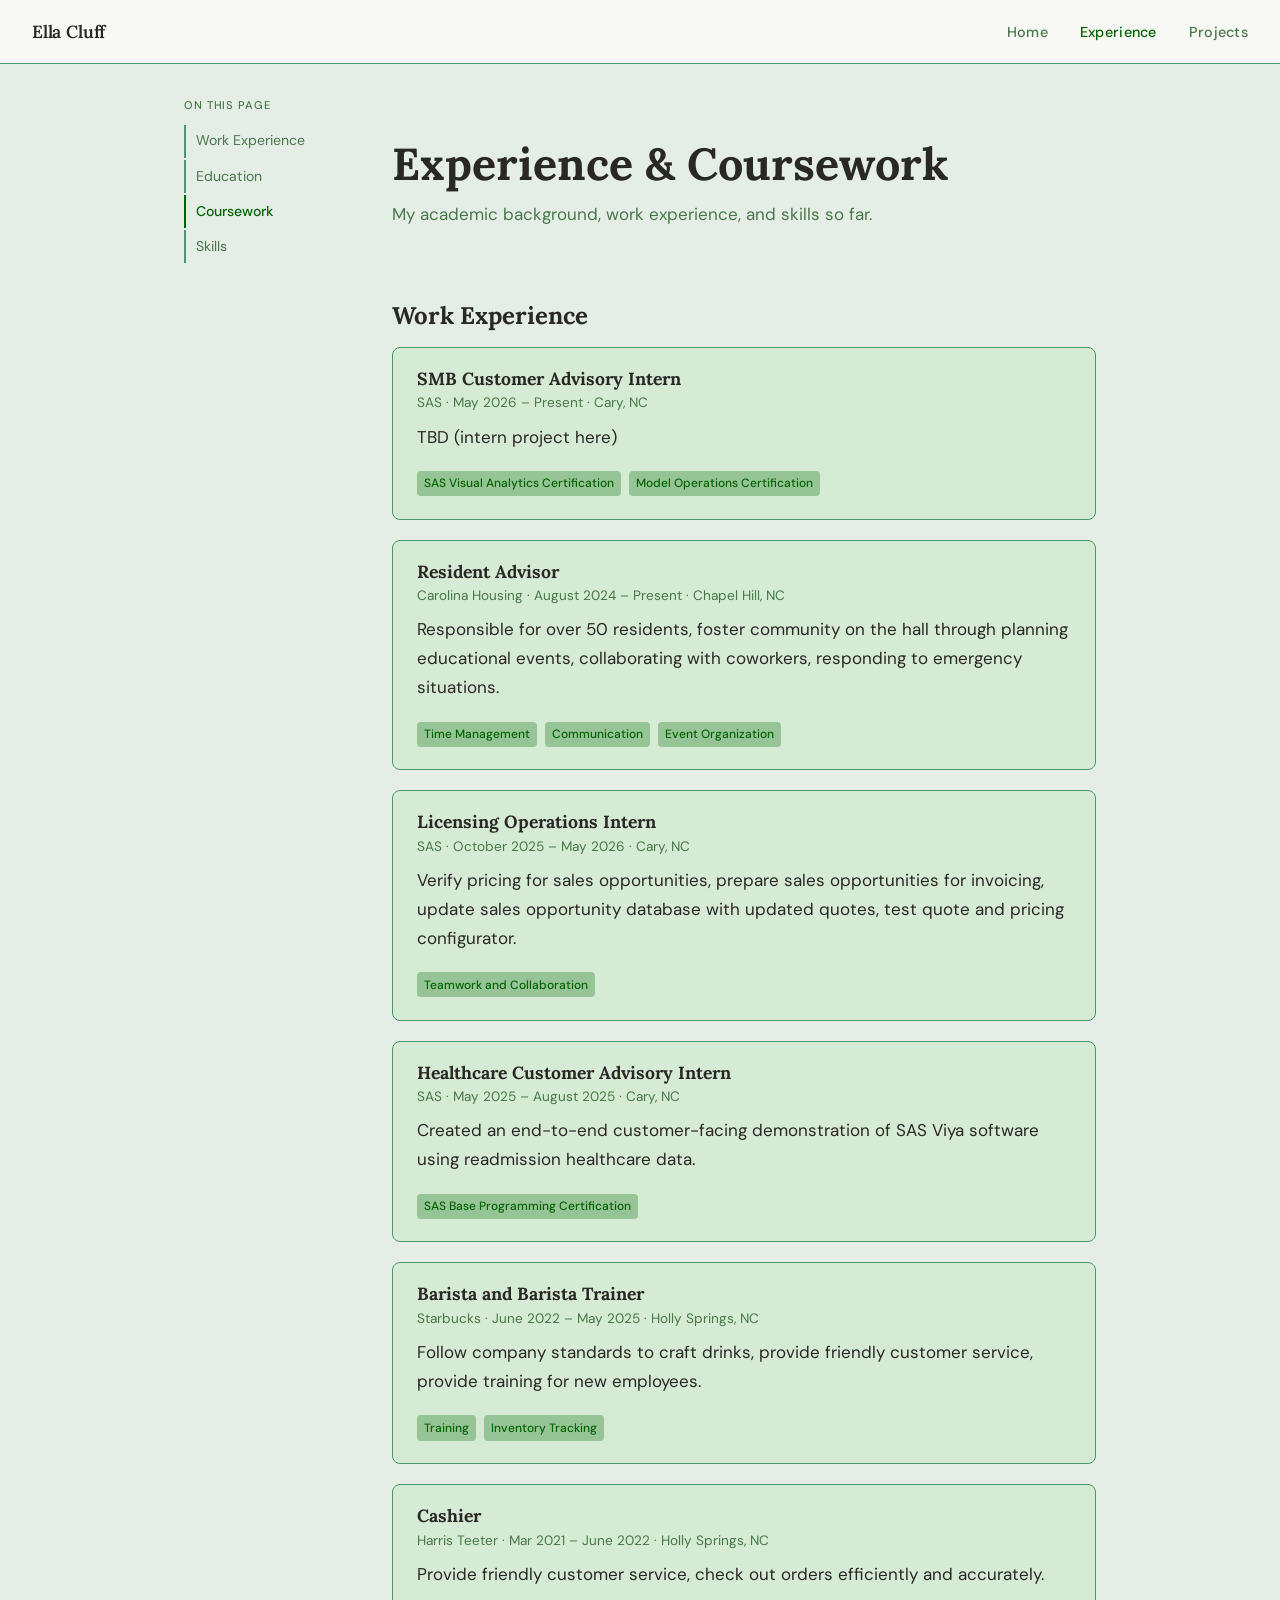
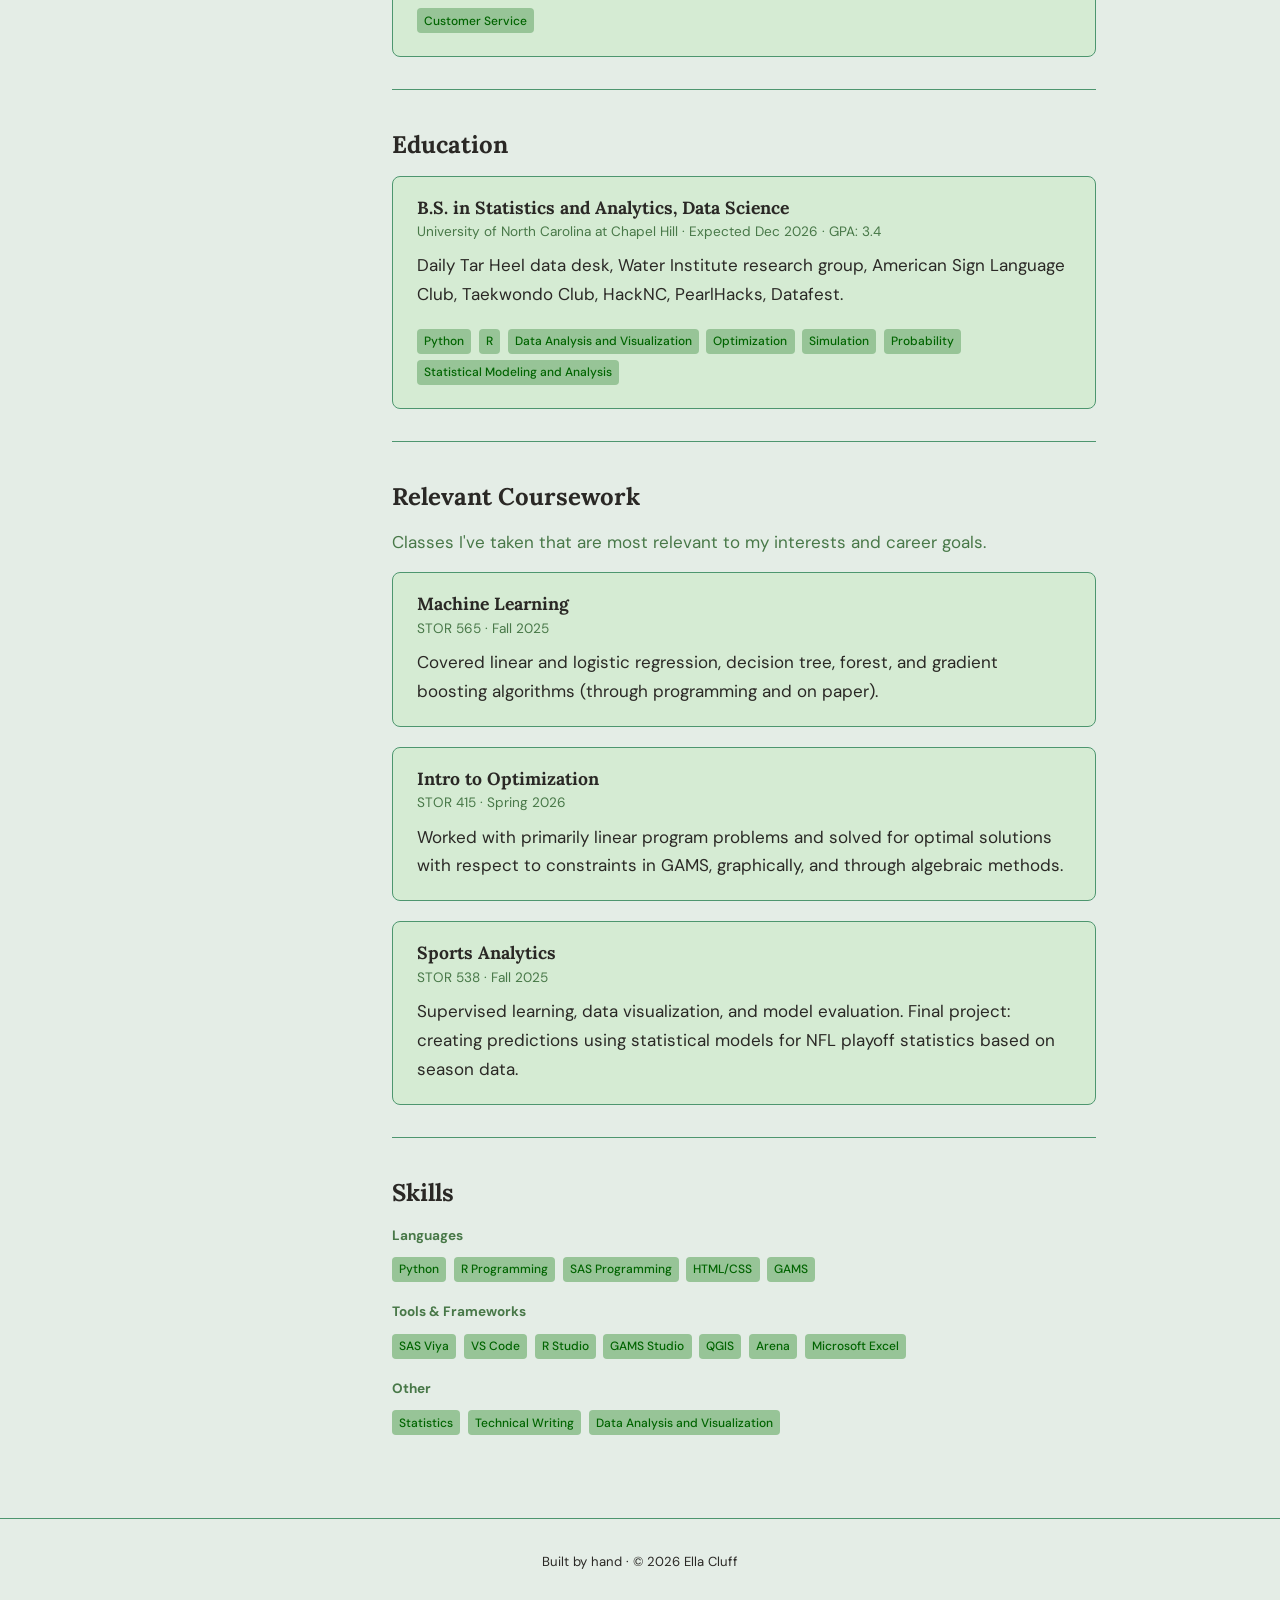
==== commit bf086bf4: "Add Model Operations Certification to experience" ====
--- a/experience.html
+++ b/experience.html
@@ -95,6 +95,7 @@
           <p class="meta">SAS · May 2026 – Present · Cary, NC</p>
           <p>TBD (intern project here)</p>
           <span class="tag">SAS Visual Analytics Certification</span>
+          <span class="tag">Model Operations Certification</span>
         </div>
 
         <div class="card">
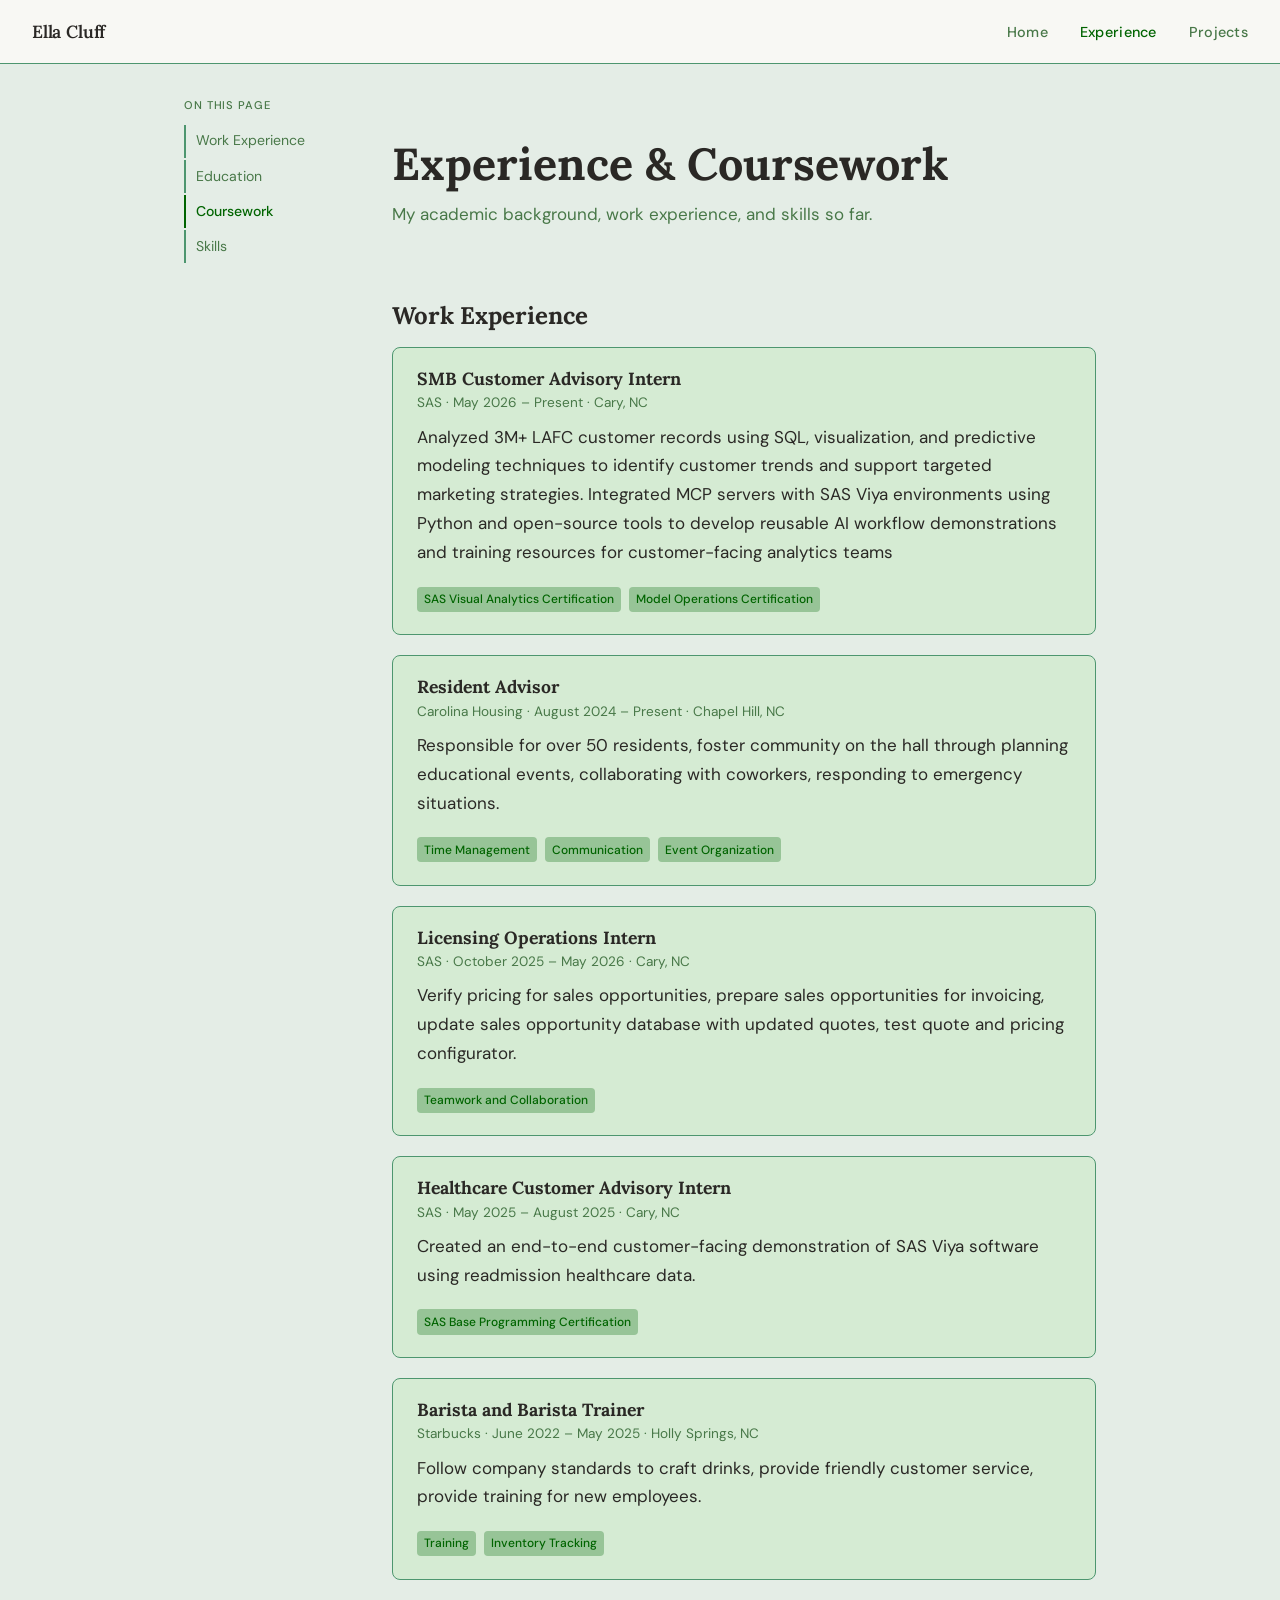
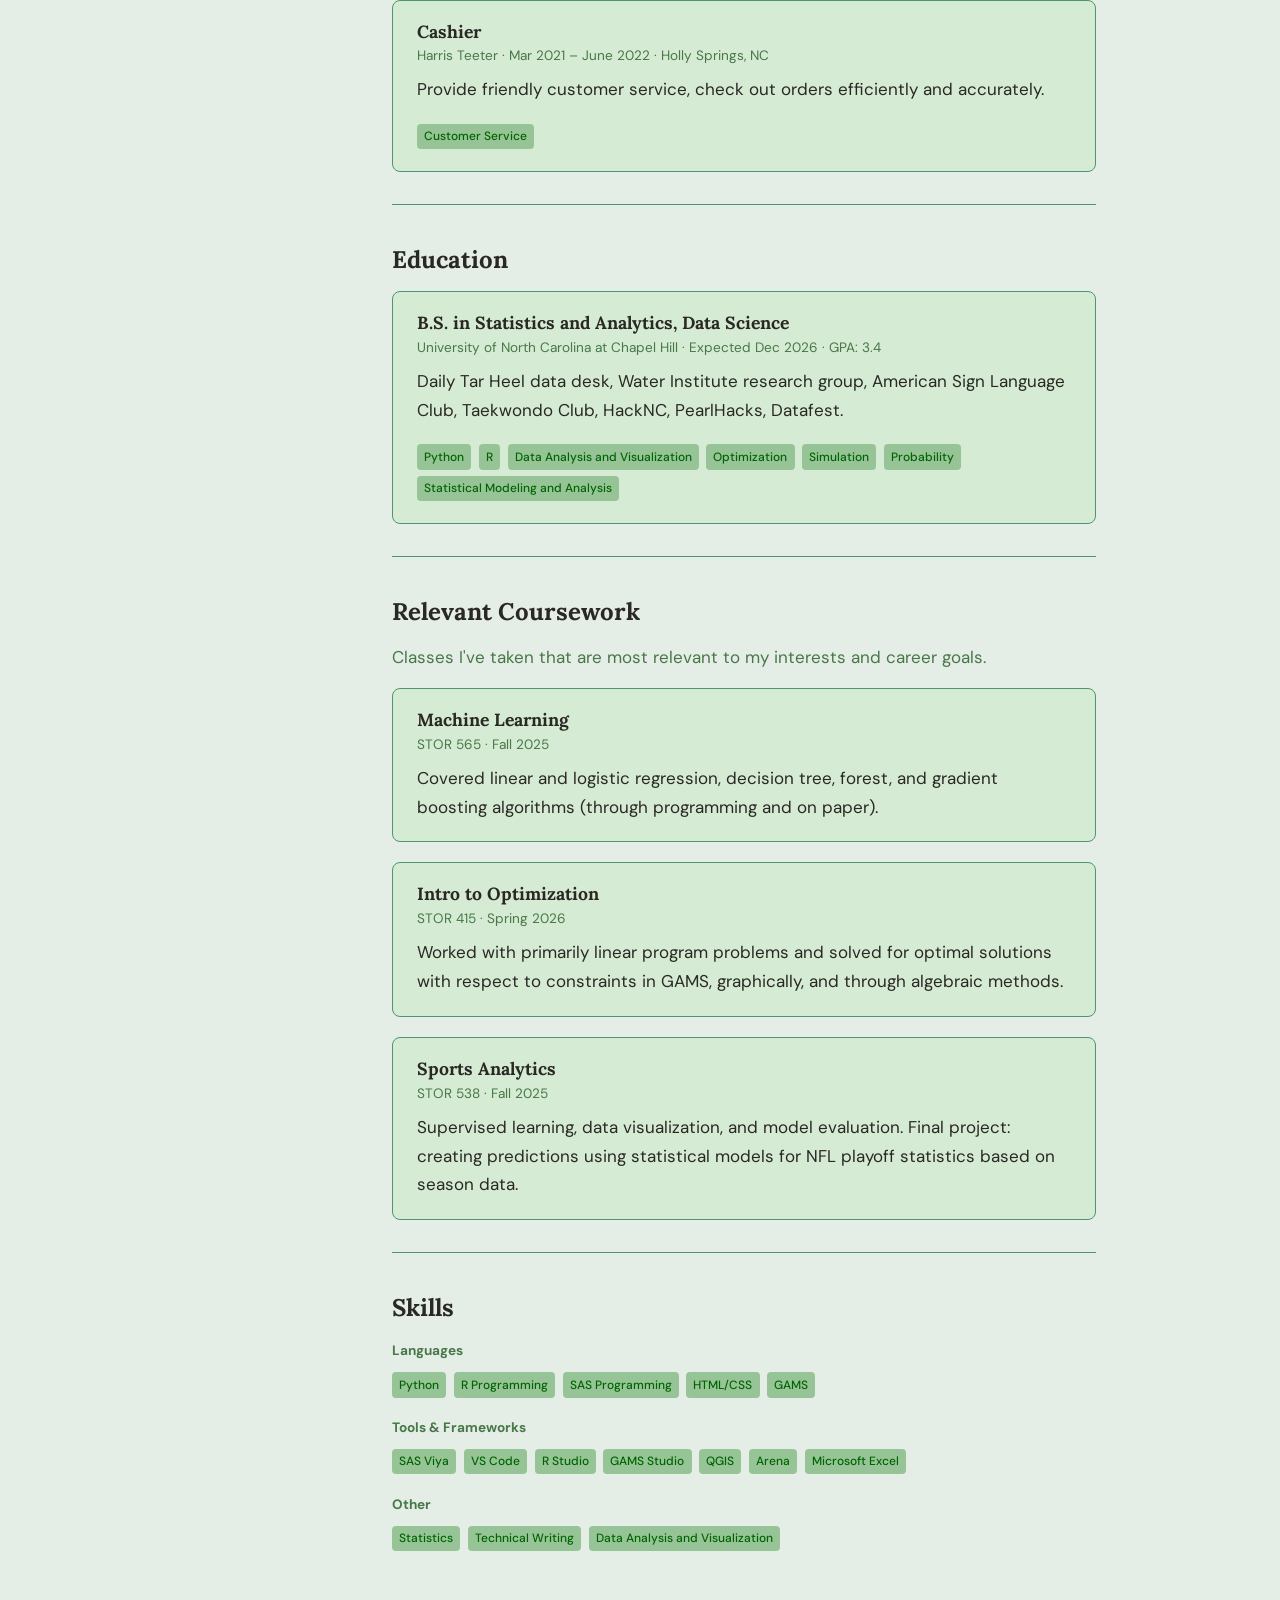
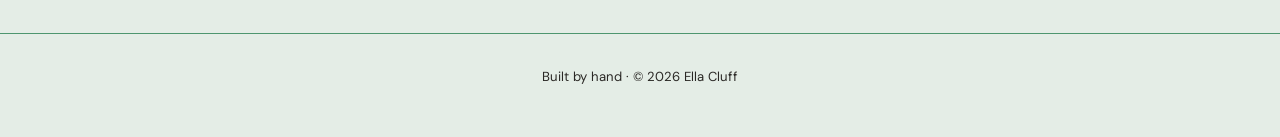
==== commit a9e5793d: "Enhance internship project description in experience.html Updated internship description with specif" ====
--- a/experience.html
+++ b/experience.html
@@ -93,7 +93,8 @@
         <div class="card">
           <h3>SMB Customer Advisory Intern</h3>
           <p class="meta">SAS · May 2026 – Present · Cary, NC</p>
-          <p>TBD (intern project here)</p>
+          <p>Analyzed 3M+ LAFC customer records using SQL, visualization, and predictive modeling techniques to identify customer trends and support targeted marketing strategies. Integrated MCP servers with SAS Viya environments using Python and open-source tools to develop reusable AI workflow demonstrations and training resources for customer-facing analytics teams
+</p>
           <span class="tag">SAS Visual Analytics Certification</span>
           <span class="tag">Model Operations Certification</span>
         </div>
